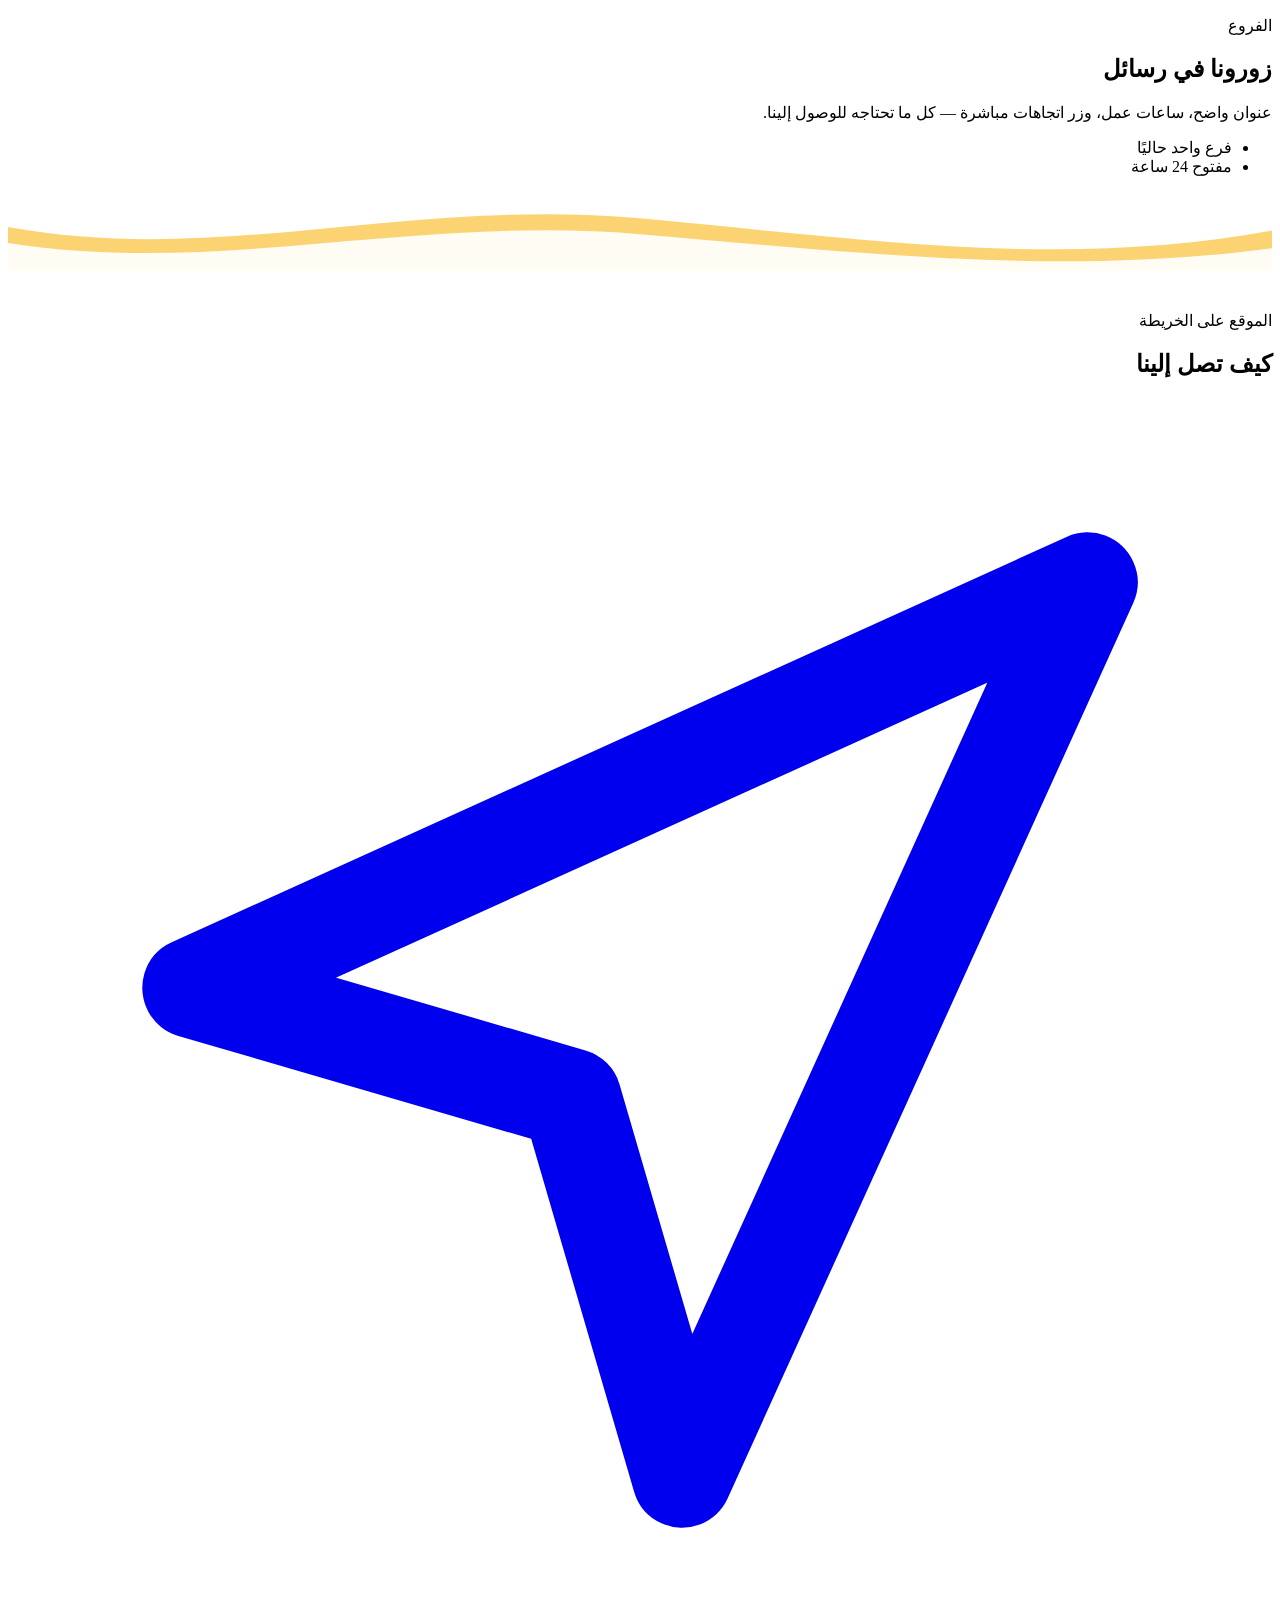
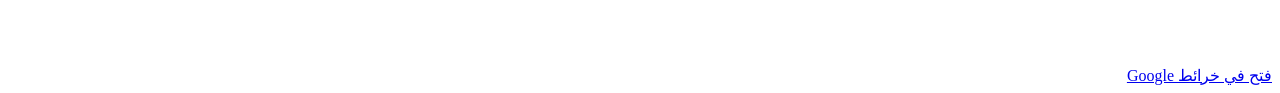
==== branches.html @ a443b232 "Add files via upload" ====
<!DOCTYPE html>
<html lang="ar" dir="rtl">
<head>
<meta charset="utf-8">
<meta name="viewport" content="width=device-width, initial-scale=1, viewport-fit=cover">
<title>الفروع | رسائل — الحوية، الطائف</title>
<meta name="description" content="فروع رسائل — العنوان، ساعات العمل، رقم التواصل، وخريطة الموقع مع زر الاتجاهات المباشر.">
<meta name="theme-color" content="#100D06">
<link rel="icon" href="data:image/svg+xml,<svg xmlns='http://www.w3.org/2000/svg' viewBox='0 0 64 64'><rect width='64' height='64' rx='14' fill='%23F8B000'/><text x='32' y='47' font-size='42' font-family='serif' font-weight='bold' text-anchor='middle' fill='%2317130A'>ر</text></svg>">
<link rel="preconnect" href="https://fonts.googleapis.com">
<link rel="preconnect" href="https://fonts.gstatic.com" crossorigin>
<link rel="stylesheet" href="https://fonts.googleapis.com/css2?family=Aref+Ruqaa:wght@700&family=Cairo:wght@600;700;900&family=Tajawal:wght@400;500;700&family=Poppins:wght@600;700&display=swap">
<link rel="stylesheet" href="assets/css/tokens.css">
<link rel="stylesheet" href="assets/css/base.css">
<link rel="stylesheet" href="assets/css/components.css">
<link rel="stylesheet" href="assets/css/pages.css">
<script>document.documentElement.className+=' js'</script>
</head>
<body data-page="branches">

<div data-site-header>
  <noscript>
    <div class="noscript-bar">التنقل: <a href="index.html">الرئيسية</a> · <a href="menu.html">المنيو</a> · <a href="contact.html">تواصل</a></div>
  </noscript>
</div>

<main id="main">

  <section class="page-hero">
    <div class="container page-hero-inner">
      <p class="eyebrow">الفروع</p>
      <h1>زورونا في رسائل</h1>
      <p class="page-sub">عنوان واضح، ساعات عمل، وزر اتجاهات مباشرة — كل ما تحتاجه للوصول إلينا.</p>
      <ul class="hero-facts">
        <li class="chip chip--dark" id="branchCount">فرع واحد حاليًا</li>
        <li class="chip chip--dark">مفتوح 24 ساعة</li>
      </ul>
    </div>
    <div class="wave" aria-hidden="true">
      <svg viewBox="0 0 1440 90" preserveAspectRatio="none" focusable="false">
        <path fill="#F8B000" fill-opacity=".55" d="M0 40C240 84 460 6 720 30c260 24 480 58 720 14v46H0Z"/>
        <path fill="#FFFCF4" d="M0 58C240 96 460 26 720 48c260 22 480 48 720 16v26H0Z"/>
      </svg>
    </div>
  </section>

  <section class="section section--tight">
    <div class="container">
      <div id="branchesList" style="display:grid;gap:20px"></div>

      <div class="section-head" style="margin-top:36px">
        <p class="eyebrow">الموقع على الخريطة</p>
        <h2 class="section-title">كيف تصل إلينا</h2>
      </div>
      <div class="map-embed reveal" id="branchMap">
        <a class="map-link" href="https://www.google.com/maps/dir/?api=1&destination=21.4456325%2C40.4804008" target="_blank" rel="noopener">
          <svg xmlns="http://www.w3.org/2000/svg" viewBox="0 0 24 24" fill="none" stroke="currentColor" stroke-width="1.9" stroke-linecap="round" stroke-linejoin="round" aria-hidden="true"><path d="M3.5 11.2 20.5 3.5l-7.7 17-2.1-7.2-7.2-2.1Z"/></svg>
          فتح في خرائط Google
        </a>
      </div>
    </div>
  </section>

</main>

<div data-site-footer></div>
<div data-action-bar></div>

<script src="assets/js/data.js" defer></script>
<script src="assets/js/site.js" defer></script>
<script src="assets/js/branches.js" defer></script>
</body>
</html>
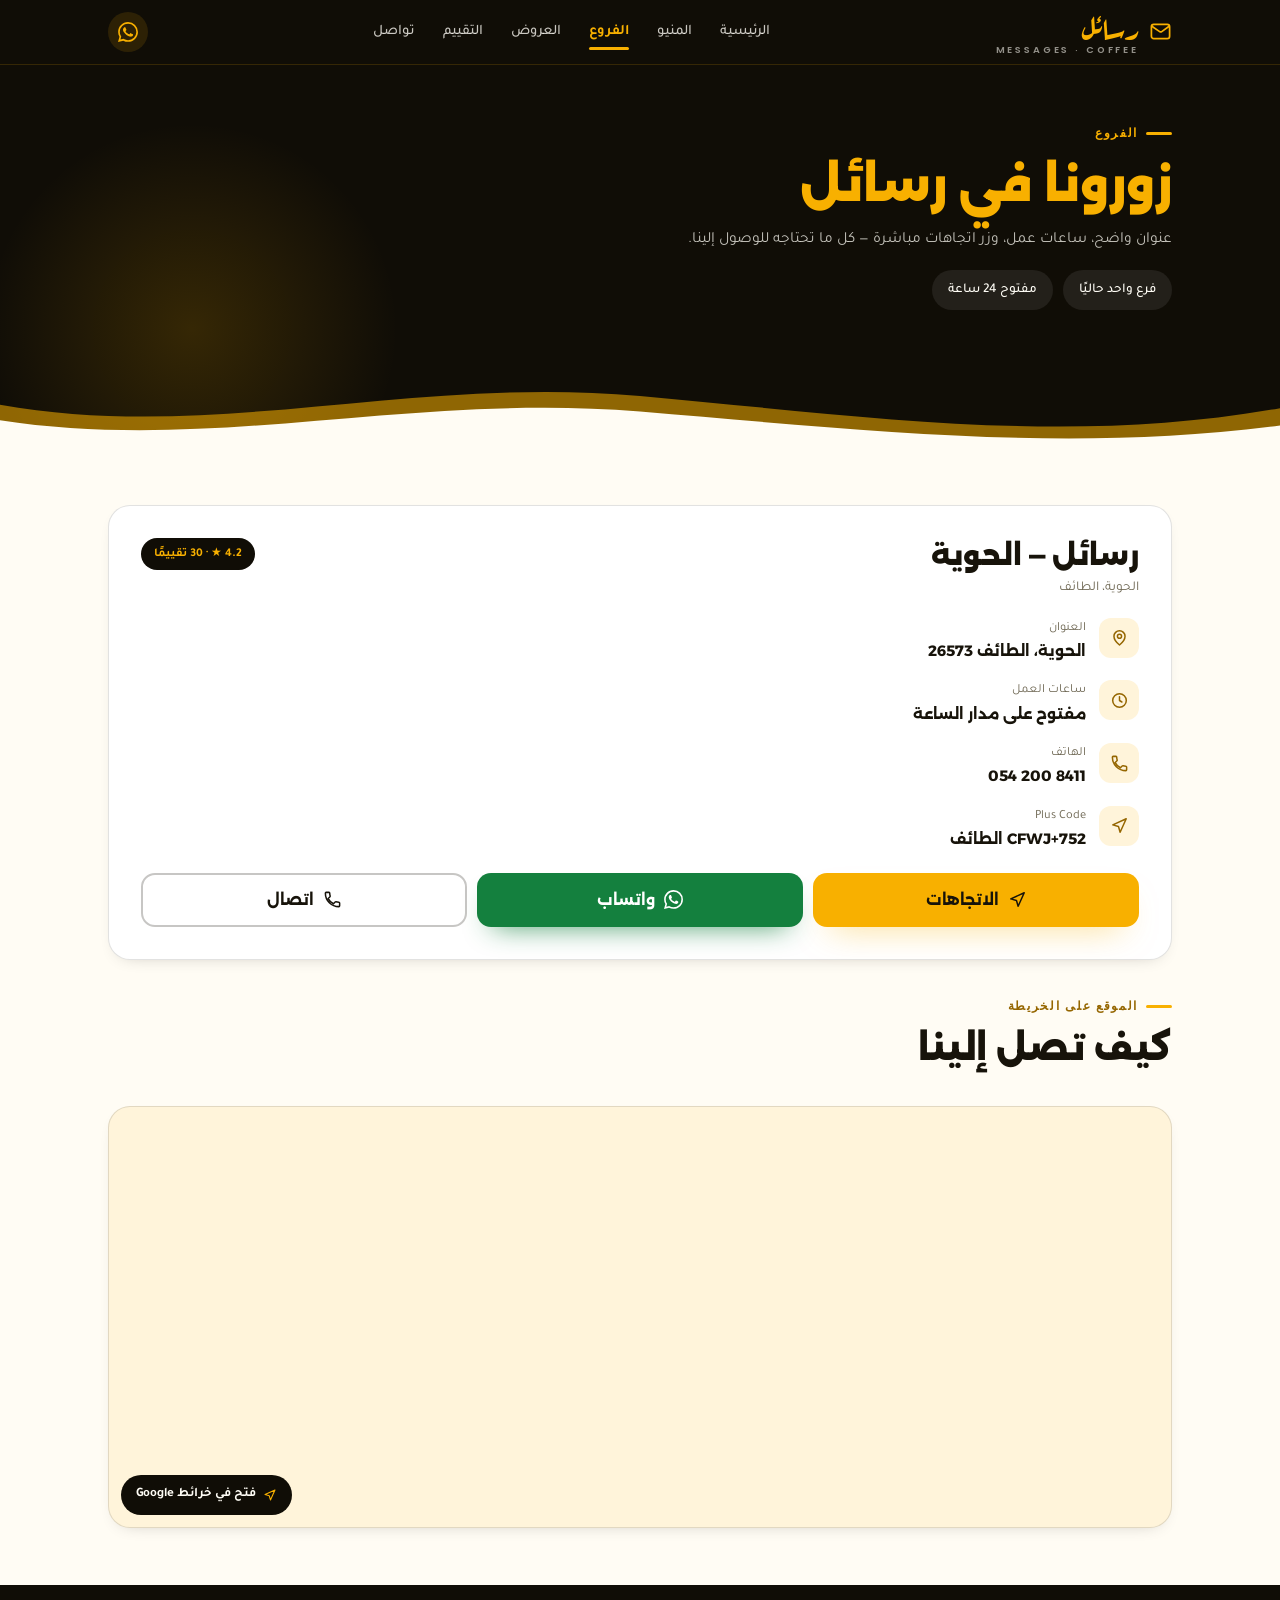
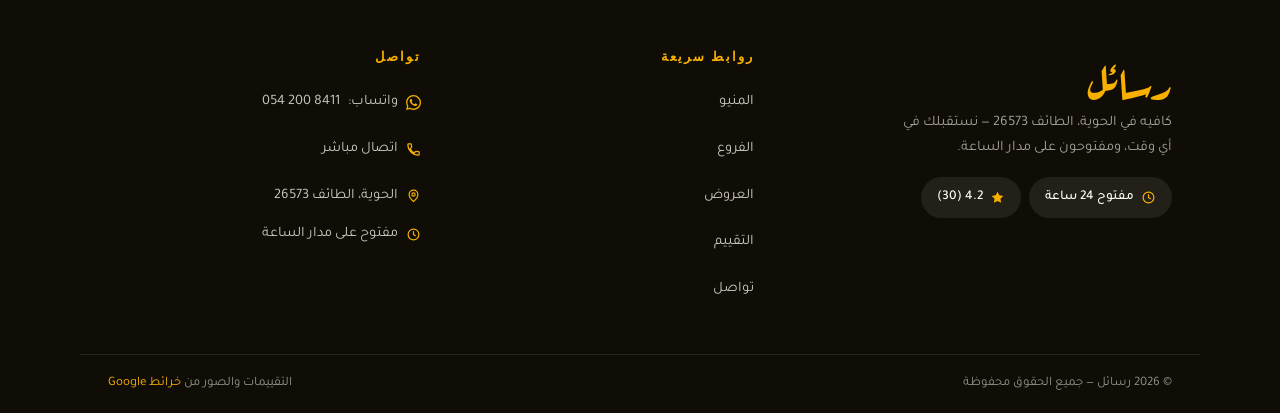
==== commit fb4e168a: "feat: Alexandria typography, envelope brand mark, mini pancakes photo" ====
--- a/branches.html
+++ b/branches.html
@@ -9,7 +9,7 @@
 <link rel="icon" href="data:image/svg+xml,<svg xmlns='http://www.w3.org/2000/svg' viewBox='0 0 64 64'><rect width='64' height='64' rx='14' fill='%23F8B000'/><text x='32' y='47' font-size='42' font-family='serif' font-weight='bold' text-anchor='middle' fill='%2317130A'>ر</text></svg>">
 <link rel="preconnect" href="https://fonts.googleapis.com">
 <link rel="preconnect" href="https://fonts.gstatic.com" crossorigin>
-<link rel="stylesheet" href="https://fonts.googleapis.com/css2?family=Aref+Ruqaa:wght@700&family=Cairo:wght@600;700;900&family=Tajawal:wght@400;500;700&family=Poppins:wght@600;700&display=swap">
+<link rel="stylesheet" href="https://fonts.googleapis.com/css2?family=Aref+Ruqaa:wght@700&family=Alexandria:wght@400;500;600;700;800;900&family=Tajawal:wght@400;500;700&family=Poppins:wght@600;700&display=swap">
 <link rel="stylesheet" href="assets/css/tokens.css">
 <link rel="stylesheet" href="assets/css/base.css">
 <link rel="stylesheet" href="assets/css/components.css">
--- a/assets/css/tokens.css
+++ b/assets/css/tokens.css
@@ -0,0 +1,58 @@
+/* ==========================================================================
+   رسائل · نظام التصميم (Design Tokens)
+   مُستخرج من الهوية البصرية في الصور:
+   — الأصفر الذهبي #F8B000 (نُقِل من لوح المنيو والواجهة)
+   — الأسود الدافئ (اللافتة والنص والتفاصيل)
+   — الموجة الذهبية وأضواء الواجهة الليلية كعناصر مميزة
+   ========================================================================== */
+:root{
+  /* ----- الألوان الأساسية ----- */
+  --gold:#F8B000;            /* اللون الأساسي — من لوح المنيو */
+  --gold-deep:#956600;       /* تفاعلات وضغوط + نصوص صغيرة على الفاتح */
+  --gold-soft:#FFC94D;       /* لمسات وتمييز */
+  --gold-tint:#FFF4DA;       /* خلفيات دافئة فاتحة */
+  --gold-tint-2:#FDEABF;     /* حدود وخلفيات أقوى */
+
+  --ink:#17130A;             /* نص أساسي — أسود دافئ */
+  --night:#100D06;           /* أسطح داكنة (الهيدر والفوتر والواجهة) */
+  --night-2:#1D1809;         /* طبقة فوق الداكن */
+  --paper:#FFFCF4;           /* خلفية الصفحات الفاتحة */
+  --card:#FFFFFF;            /* البطاقات */
+  --text-soft:#6E6753;       /* نص ثانوي */
+  --line:rgba(23,19,10,.12); /* حدود ناعمة */
+  --line-strong:rgba(23,19,10,.24);
+
+  --on-gold:#17130A;         /* نص فوق الأصفر */
+  --on-night:#FFFDF6;        /* نص فوق الداكن */
+  --wa:#14803E;              /* واتساب (داكن بما يكفي لنص أبيض) */
+  --star:#F8B000;            /* النجوم */
+
+  /* ----- الخطوط ----- */
+  --font-brand:"Aref Ruqaa",serif;                 /* الشعار/الكلام اليدوي */
+  --font-head:"Alexandria","Tajawal",sans-serif;   /* العناوين والأزرار */
+  --font-body:"Tajawal","Segoe UI",system-ui,sans-serif; /* النصوص */
+  --font-latin:"Poppins",sans-serif;               /* اللاتيني والعناوين الفرعية */
+
+  /* ----- المسافات والقياسات ----- */
+  --container:1120px;
+  --pad-x:clamp(16px,4vw,28px);
+  --section-y:clamp(52px,8vw,92px);
+  --header-h:64px;
+
+  /* ----- الزوايا ----- */
+  --r-sm:10px;
+  --r-md:16px;
+  --r-lg:22px;
+  --r-pill:999px;
+
+  /* ----- الظلال ----- */
+  --shadow-1:0 18px 40px -24px rgba(16,13,6,.45);
+  --shadow-2:0 6px 18px -12px rgba(16,13,6,.30);
+  --shadow-gold:0 16px 34px -18px rgba(248,176,0,.60);
+  --glow-sign:0 0 60px rgba(248,176,0,.35), 0 0 140px rgba(248,176,0,.18);
+
+  /* ----- الحركة ----- */
+  --ease:cubic-bezier(.16,1,.3,1);
+  --dur:.55s;
+  --dur-fast:.28s;
+}
--- a/assets/css/base.css
+++ b/assets/css/base.css
@@ -0,0 +1,82 @@
+/* ==========================================================================
+   رسائل · الأساسيات — Reset + Typography + Layout + حركات الظهور
+   ========================================================================== */
+*,*::before,*::after{box-sizing:border-box}
+html{-webkit-text-size-adjust:100%;scroll-behavior:smooth}
+body{
+  margin:0;
+  min-height:100vh;
+  background:var(--paper);
+  color:var(--ink);
+  font-family:var(--font-body);
+  font-size:16px;
+  line-height:1.7;
+  overflow-x:hidden;
+  -webkit-font-smoothing:antialiased;
+}
+img,svg{display:block;max-width:100%}
+button{font:inherit;color:inherit}
+input,textarea{font:inherit}
+a{color:inherit;text-decoration:none}
+[hidden]{display:none!important}
+h1,h2,h3,h4{margin:0;font-family:var(--font-head);line-height:1.3;font-weight:900;text-wrap:balance}
+p{margin:0}
+ul,ol{margin:0;padding:0;list-style:none}
+:focus-visible{outline:3px solid var(--gold);outline-offset:3px;border-radius:4px}
+::selection{background:var(--gold);color:var(--ink)}
+.en{direction:ltr;unicode-bidi:isolate;display:inline-block}
+
+/* ----- الحاوية والمقاطع ----- */
+.container{width:100%;max-width:var(--container);margin-inline:auto;padding-inline:var(--pad-x)}
+.section{padding-block:var(--section-y)}
+.section--tight{padding-block:calc(var(--section-y) * .62)}
+
+.section-head{margin-bottom:clamp(22px,4vw,36px);display:flex;flex-direction:column;gap:10px}
+.section-head--row{flex-direction:row;align-items:flex-end;justify-content:space-between;gap:16px;flex-wrap:wrap}
+.section-head .link-more{font-weight:700;font-size:14.5px;color:var(--ink);border-bottom:2px solid var(--gold);padding-bottom:2px;transition:color var(--dur-fast) ease}
+.section-head .link-more:hover{color:var(--gold-deep)}
+
+.eyebrow{
+  font-family:var(--font-latin);font-weight:600;font-size:12px;letter-spacing:.14em;
+  text-transform:uppercase;color:var(--gold-deep);display:flex;align-items:center;gap:8px;
+}
+.eyebrow::before{content:"";width:26px;height:3px;border-radius:2px;background:var(--gold)}
+.section-title{font-size:clamp(24px,5vw,34px)}
+.section-sub{color:var(--text-soft);font-size:15.5px;max-width:56ch}
+
+/* ----- نصوص عامة ----- */
+.muted{color:var(--text-soft)}
+.small{font-size:13.5px}
+.text-center{text-align:center}
+
+/* ----- حركات الظهور عند التمرير (تُفعَّل فقط مع وجود JS) ----- */
+.js .reveal{opacity:0;transform:translateY(18px)}
+.js .reveal.is-in{
+  opacity:1;transform:none;
+  transition:opacity .6s var(--ease) var(--d,0s),transform .7s var(--ease) var(--d,0s);
+}
+
+/* ----- رابط تخطي ----- */
+.skip-link{
+  position:fixed;top:-60px;inset-inline-start:12px;z-index:120;
+  background:var(--gold);color:var(--ink);font-weight:700;
+  padding:10px 16px;border-radius:var(--r-sm);transition:top .2s ease;
+}
+.skip-link:focus{top:12px}
+
+/* ----- تنبيه بدون JS ----- */
+.noscript-bar{
+  background:var(--gold);color:var(--ink);text-align:center;
+  font-weight:700;padding:12px 16px;font-size:14.5px;
+}
+.noscript-bar a{border-bottom:2px solid var(--ink)}
+
+/* ----- احترام تفضيل تقليل الحركة ----- */
+@media (prefers-reduced-motion:reduce){
+  html{scroll-behavior:auto}
+  *,*::before,*::after{
+    animation-duration:.001ms!important;animation-iteration-count:1!important;
+    transition-duration:.001ms!important;transition-delay:0s!important;
+  }
+  .js .reveal{opacity:1;transform:none}
+}
--- a/assets/css/components.css
+++ b/assets/css/components.css
@@ -0,0 +1,323 @@
+/* ==========================================================================
+   رسائل · المكونات المشتركة
+   ========================================================================== */
+
+/* ============================================================
+   1) الهيدر — لوح أسود بأسلوب اللافتة المضيئة
+   ============================================================ */
+.site-header{
+  position:sticky;top:0;z-index:60;
+  background:var(--night);
+  border-bottom:1px solid rgba(248,176,0,.16);
+  transition:box-shadow var(--dur-fast) ease;
+}
+.site-header.is-scrolled{box-shadow:0 12px 30px -18px rgba(0,0,0,.8)}
+.header-inner{
+  height:var(--header-h);display:flex;align-items:center;gap:18px;
+  justify-content:space-between;
+}
+.brand{display:flex;align-items:center;gap:10px;min-width:0}
+.brand-word{
+  font-family:var(--font-brand);font-weight:700;font-size:30px;line-height:1;
+  color:var(--gold);padding-top:4px; /* توازن بصري لخط الرقعة */
+}
+.brand-tag{
+  font-family:var(--font-latin);font-weight:600;font-size:9.5px;letter-spacing:.30em;
+  color:rgba(255,253,246,.55);margin-top:2px;
+}
+.brand-texts{display:flex;flex-direction:column;align-items:flex-start}
+.brand .bird{width:20px;height:14px;color:var(--gold);opacity:.9;flex:none}
+.brand .brand-mail{width:23px;height:23px;color:var(--gold);flex:none;transform:translateY(-1px)}
+
+.main-nav{display:flex;align-items:center;gap:4px}
+.main-nav a{
+  position:relative;padding:8px 12px;border-radius:var(--r-sm);
+  font-size:14.5px;font-weight:500;color:rgba(255,253,246,.78);
+  transition:color var(--dur-fast) ease,background var(--dur-fast) ease;
+}
+.main-nav a:hover{color:var(--gold);background:rgba(248,176,0,.08)}
+.main-nav a.is-active{color:var(--gold);font-weight:700}
+.main-nav a.is-active::after{
+  content:"";position:absolute;bottom:2px;inset-inline:12px;height:3px;
+  border-radius:2px;background:var(--gold);
+}
+.header-actions{display:flex;align-items:center;gap:8px}
+.icon-btn{
+  width:40px;height:40px;border-radius:50%;border:0;cursor:pointer;
+  display:grid;place-items:center;
+  background:rgba(248,176,0,.12);color:var(--gold);
+  transition:transform var(--dur-fast) var(--ease),background var(--dur-fast) ease;
+}
+.icon-btn:hover{background:rgba(248,176,0,.22);transform:translateY(-2px)}
+.icon-btn:active{transform:scale(.94)}
+.icon-btn svg{width:20px;height:20px}
+.nav-toggle{display:none}
+
+/* قائمة الجوال */
+@media (max-width:900px){
+  .nav-toggle{display:grid}
+  .main-nav{
+    position:absolute;top:100%;inset-inline:0;
+    flex-direction:column;align-items:stretch;gap:2px;
+    background:var(--night);border-bottom:1px solid rgba(248,176,0,.18);
+    padding:10px var(--pad-x) 16px;
+    max-height:0;overflow:hidden;opacity:0;pointer-events:none;visibility:hidden;
+    transition:max-height .4s var(--ease),opacity .3s ease,visibility 0s linear .4s;
+  }
+  .main-nav.is-open{max-height:340px;opacity:1;pointer-events:auto;visibility:visible;transition-delay:0s}
+  .main-nav a{padding:12px 10px;font-size:16px;border-bottom:1px solid rgba(255,255,255,.06)}
+  .main-nav a.is-active::after{display:none}
+  .main-nav a.is-active{background:rgba(248,176,0,.10)}
+}
+@media (max-width:420px){
+  .brand-tag{display:none}
+}
+
+/* ============================================================
+   2) الأزرار
+   ============================================================ */
+.btn{
+  display:inline-flex;align-items:center;justify-content:center;gap:9px;
+  min-height:50px;padding:12px 22px;border-radius:14px;border:2px solid transparent;
+  font-family:var(--font-head);font-size:15.5px;font-weight:700;cursor:pointer;
+  text-align:center;transition:transform var(--dur-fast) var(--ease),
+    box-shadow var(--dur-fast) ease,background var(--dur-fast) ease,color var(--dur-fast) ease;
+  -webkit-tap-highlight-color:transparent;
+}
+.btn svg{width:19px;height:19px;flex:none}
+.btn:active{transform:scale(.97)}
+.btn--gold{background:var(--gold);color:var(--on-gold);box-shadow:var(--shadow-gold)}
+.btn--gold:hover{background:var(--gold-soft);transform:translateY(-2px)}
+.btn--dark{background:var(--night);color:var(--on-night)}
+.btn--dark:hover{background:var(--night-2);transform:translateY(-2px)}
+.btn--wa{background:var(--wa);color:#fff;box-shadow:0 14px 28px -16px rgba(20,128,62,.9)}
+.btn--wa:hover{filter:brightness(1.06);transform:translateY(-2px)}
+.btn--outline{background:transparent;border-color:var(--line-strong);color:var(--ink)}
+.btn--outline:hover{border-color:var(--ink);background:rgba(23,19,10,.04);transform:translateY(-2px)}
+.btn--ghost-light{background:transparent;border-color:rgba(255,253,246,.35);color:var(--on-night)}
+.btn--ghost-light:hover{border-color:var(--gold);color:var(--gold)}
+.btn--block{width:100%}
+.btn--sm{min-height:42px;padding:9px 16px;font-size:14px;border-radius:12px}
+.btn-row{display:flex;gap:12px;flex-wrap:wrap}
+.btn-row .btn{flex:1 1 180px}
+
+/* ============================================================
+   3) الشيب والبطاقات الأساسية
+   ============================================================ */
+.chip{
+  display:inline-flex;align-items:center;gap:7px;
+  padding:8px 15px;border-radius:var(--r-pill);
+  background:rgba(23,19,10,.06);border:1px solid transparent;
+  font-size:13.5px;font-weight:500;color:var(--ink);white-space:nowrap;
+  transition:background var(--dur-fast) ease,color var(--dur-fast) ease,border-color var(--dur-fast) ease;
+}
+.chip svg{width:15px;height:15px;color:var(--gold-deep)}
+.chip--dark{background:rgba(255,253,246,.08);color:var(--on-night)}
+.chip--dark svg{color:var(--gold)}
+.chip--gold{background:var(--gold);color:var(--on-gold);font-weight:700}
+.chip--outline{background:transparent;border-color:var(--line)}
+
+.card{
+  background:var(--card);border:1px solid var(--line);border-radius:var(--r-lg);
+  box-shadow:var(--shadow-2);
+}
+
+/* ----- بطاقة منتج ----- */
+.product-card{
+  position:relative;display:flex;flex-direction:column;overflow:hidden;
+  background:var(--card);border:1px solid var(--line);border-radius:var(--r-lg);
+  box-shadow:var(--shadow-2);
+  transition:transform var(--dur-fast) var(--ease),box-shadow var(--dur-fast) ease,border-color var(--dur-fast) ease;
+}
+.product-card:hover{transform:translateY(-5px);box-shadow:var(--shadow-1);border-color:rgba(248,176,0,.55)}
+.product-card:active{transform:translateY(-2px) scale(.99)}
+.p-media{
+  position:relative;aspect-ratio:16/11;display:grid;place-items:center;
+  background:
+    radial-gradient(120% 90% at 50% 0%,rgba(248,176,0,.20),transparent 62%),
+    var(--gold-tint);
+  color:var(--ink);overflow:hidden;
+}
+.p-media::after{ /* موجة المنيو أسفل الصورة */
+  content:"";position:absolute;inset-inline:0;bottom:-1px;height:26%;
+  background:var(--gold);opacity:.16;
+  border-radius:100% 100% 0 0/70% 70% 0 0;
+}
+.p-media svg{width:clamp(64px,26%,96px);height:auto;position:relative;z-index:1;
+  transition:transform var(--dur-fast) var(--ease)}
+.product-card:hover .p-media svg{transform:translateY(-4px) scale(1.05)}
+.p-media .p-img{ /* صورة المنتج الحقيقية (حقل img) — تغطي الرسم الفني */
+  position:absolute;inset:0;z-index:2;width:100%;height:100%;object-fit:cover;
+  transition:transform var(--dur-fast) var(--ease)}
+.product-card:hover .p-media .p-img{transform:scale(1.05)}
+.p-body{display:flex;flex-direction:column;gap:3px;padding:15px 16px 6px;flex:1}
+.p-cat{
+  font-family:var(--font-latin);font-size:10.5px;font-weight:600;letter-spacing:.12em;
+  text-transform:uppercase;color:var(--gold-deep);
+}
+.p-name{font-family:var(--font-head);font-weight:700;font-size:17.5px;line-height:1.4}
+.p-name-en{font-family:var(--font-latin);font-size:12px;font-weight:500;color:var(--text-soft);direction:ltr;text-align:right}
+.p-foot{display:flex;align-items:center;justify-content:space-between;gap:10px;padding:10px 16px 15px}
+.price-tag{
+  display:inline-flex;align-items:baseline;gap:5px;
+  background:var(--gold);color:var(--on-gold);
+  padding:6px 13px;border-radius:var(--r-pill);
+  font-weight:800;font-size:15.5px;font-family:var(--font-head);
+}
+.price-tag small{font-size:11px;font-weight:700;opacity:.75}
+.p-arrow{
+  width:34px;height:34px;border-radius:50%;display:grid;place-items:center;
+  background:rgba(23,19,10,.06);color:var(--ink);
+  transition:background var(--dur-fast) ease,transform var(--dur-fast) var(--ease);
+}
+.p-arrow svg{width:16px;height:16px;transform:scaleX(-1)} /* في RTL: الأمام يسار */
+.product-card:hover .p-arrow{background:var(--night);color:var(--gold);transform:translateX(-4px)}
+
+/* ============================================================
+   4) النجوم والتقييم
+   ============================================================ */
+.stars{display:inline-flex;gap:3px;direction:ltr}
+.stars svg{width:17px;height:17px;color:var(--star);fill:currentColor}
+.stars--lg svg{width:24px;height:24px}
+.rating-line{display:flex;align-items:center;gap:9px;font-size:14.5px;color:var(--text-soft)}
+.rating-line b{color:var(--ink);font-family:var(--font-head);font-size:16px}
+.rating-line--dark{color:rgba(255,253,246,.75)}
+.rating-line--dark b{color:var(--on-night)}
+
+/* ============================================================
+   5) الموجة المميزة (من لوح المنيو) + الشريط الليلي
+   ============================================================ */
+.wave{display:block;width:100%;height:clamp(40px,7vw,78px);margin-bottom:-1px}
+.wave svg{width:100%;height:100%}
+
+/* شريط أضواء الواجهة — من spots الواجهة الأمامية */
+.bulb-strip{display:flex;justify-content:center;gap:clamp(26px,7vw,64px)}
+.bulb{
+  width:9px;height:9px;border-radius:50%;background:var(--gold-soft);
+  box-shadow:0 0 10px 3px rgba(248,176,0,.75),0 0 26px 8px rgba(248,176,0,.30);
+  animation:bulbPulse 3.4s ease-in-out infinite;
+}
+.bulb:nth-child(2n){animation-delay:.5s}
+.bulb:nth-child(3n){animation-delay:1.1s}
+.bulb:nth-child(5n){animation-delay:1.7s}
+@keyframes bulbPulse{0%,100%{opacity:.75}50%{opacity:1}}
+
+/* لوح اللافتة */
+.signboard{
+  position:relative;background:var(--gold);color:var(--on-gold);
+  border-radius:14px;padding:clamp(20px,5vw,34px) clamp(28px,7vw,64px);
+  box-shadow:var(--glow-sign);
+  text-align:center;
+}
+.signboard .sign-ar{
+  display:block;font-family:var(--font-brand);font-weight:700;
+  font-size:clamp(52px,13vw,110px);line-height:1.25;
+}
+.signboard .sign-en{
+  display:block;margin-top:6px;
+  font-family:var(--font-latin);font-weight:600;
+  font-size:clamp(11px,2vw,14px);letter-spacing:.42em;text-indent:.42em;
+  color:rgba(23,19,10,.72);
+}
+.signboard .bird{
+  position:absolute;top:clamp(10px,2.5vw,18px);inset-inline-end:clamp(14px,4vw,26px);
+  width:clamp(26px,5vw,40px);height:auto;color:var(--ink);opacity:.85;
+  transform:rotate(-8deg);
+}
+
+/* ============================================================
+   6) حالات فارغة / رسائل
+   ============================================================ */
+.empty-state{
+  display:flex;flex-direction:column;align-items:center;gap:12px;text-align:center;
+  padding:clamp(34px,7vw,56px) 24px;
+  background:var(--card);border:1.5px dashed var(--line-strong);
+  border-radius:var(--r-lg);
+}
+.empty-state .empty-icon{
+  width:64px;height:64px;border-radius:50%;display:grid;place-items:center;
+  background:var(--gold-tint);color:var(--gold-deep);
+}
+.empty-state .empty-icon svg{width:30px;height:30px}
+.empty-state h2,.empty-state h3{font-size:19px}
+.empty-state p{color:var(--text-soft);font-size:14.5px;max-width:44ch}
+
+/* ============================================================
+   7) صفوف المعلومات (أيقونة + نص)
+   ============================================================ */
+.info-list{display:flex;flex-direction:column;gap:14px}
+.info-row{display:flex;align-items:flex-start;gap:13px;font-size:15px}
+.info-row .i-icon{
+  width:40px;height:40px;flex:none;border-radius:12px;display:grid;place-items:center;
+  background:var(--gold-tint);color:var(--gold-deep);
+}
+.info-row .i-icon svg{width:19px;height:19px}
+.info-row .i-label{font-size:12.5px;color:var(--text-soft);display:block;margin-bottom:1px}
+.info-row .i-value{font-weight:700;font-family:var(--font-head);line-height:1.5}
+.info-row .i-value a{border-bottom:2px solid transparent;transition:border-color var(--dur-fast) ease}
+.info-row .i-value a:hover{border-color:var(--gold)}
+
+/* ============================================================
+   8) شريط الإجراءات السفلي (جوال)
+   ============================================================ */
+.action-bar{
+  position:fixed;bottom:0;inset-inline:0;z-index:55;display:none;
+  gap:10px;padding:10px var(--pad-x) calc(10px + env(safe-area-inset-bottom));
+  background:rgba(16,13,6,.94);backdrop-filter:blur(10px);
+  border-top:1px solid rgba(248,176,0,.20);
+}
+.action-bar .btn{flex:1;min-height:48px;font-size:15px;padding:10px 14px}
+body.has-action-bar .action-bar{display:flex}
+@media (min-width:901px){.action-bar{display:none!important}}
+@media (max-width:900px){
+  body.has-action-bar{padding-bottom:calc(72px + env(safe-area-inset-bottom))}
+}
+
+/* ============================================================
+   9) الفوتر — يستمر بطابع اللافتة الليلي
+   ============================================================ */
+.site-footer{background:var(--night);color:var(--on-night);margin-top:auto}
+.footer-top{
+  display:grid;gap:clamp(28px,5vw,48px);
+  grid-template-columns:1.3fr 1fr 1.1fr;
+  padding-block:clamp(40px,7vw,64px) clamp(28px,5vw,44px);
+}
+.footer-brand .brand-word{display:block;font-size:44px;padding-top:8px}
+.footer-brand p{color:rgba(255,253,246,.62);font-size:14.5px;margin-top:10px;max-width:34ch}
+.footer-brand .chips{display:flex;gap:8px;flex-wrap:wrap;margin-top:16px}
+.footer-col h2{
+  font-size:13px;font-family:var(--font-latin);font-weight:600;letter-spacing:.16em;
+  text-transform:uppercase;color:var(--gold);margin-bottom:16px;
+}
+.footer-col ul{display:flex;flex-direction:column;gap:6px}
+.footer-col a,.footer-col li{color:rgba(255,253,246,.78);font-size:14.5px}
+.footer-col a{display:inline-flex;align-items:center;gap:8px;padding-block:8px;min-width:44px;transition:color var(--dur-fast) ease}
+.footer-col a svg,.footer-col li svg{width:15px;height:15px;color:var(--gold);flex:none}
+.footer-col a:hover{color:var(--gold)}
+.socials{display:flex;gap:10px;flex-wrap:wrap}
+.socials a{
+  width:42px;height:42px;border-radius:12px;display:grid;place-items:center;
+  background:rgba(255,253,246,.07);border:1px solid rgba(255,253,246,.12);
+  color:var(--on-night);transition:all var(--dur-fast) ease;
+}
+.socials a:hover{background:var(--gold);color:var(--ink);border-color:var(--gold);transform:translateY(-3px)}
+.socials a svg{width:19px;height:19px}
+.footer-bottom{
+  border-top:1px solid rgba(255,253,246,.10);
+  padding-block:18px;display:flex;justify-content:space-between;gap:12px;flex-wrap:wrap;
+  font-size:13px;color:rgba(255,253,246,.55);
+}
+.footer-bottom a{color:var(--gold)}
+@media (max-width:860px){
+  .footer-top{grid-template-columns:1fr;gap:32px}
+}
+
+/* ============================================================
+   أهداف لمس مريحة — تكبير مناطق النقر بعناصر شبحية دون
+   تغيير الشكل المرئي (يعمل باللمس وبالفأرة)
+   ============================================================ */
+.brand{padding-block:6px}
+.link-more,.crumbs a,.footer-col a,.footer-bottom a,.rate-links a,.i-value a{position:relative}
+.link-more::after,.footer-bottom a::after{content:"";position:absolute;inset:-11px -6px}
+.crumbs a::after,.rate-links a::after{content:"";position:absolute;inset:-9px -6px}
+.i-value a::after{content:"";position:absolute;inset:-7px -6px}
--- a/assets/css/pages.css
+++ b/assets/css/pages.css
@@ -0,0 +1,348 @@
+/* ==========================================================================
+   رسائل · أنماط الصفحات
+   ========================================================================== */
+
+/* ============================================================
+   1) الواجهة الرئيسية (Hero) — ليل الواجهة المضيئة
+   ============================================================ */
+.hero{
+  position:relative;background:var(--night);color:var(--on-night);
+  overflow:hidden;padding-top:clamp(30px,6vw,54px);
+}
+.hero::before{ /* هالة إضاءة خلف اللوح */
+  content:"";position:absolute;left:50%;top:34%;transform:translate(-50%,-50%);
+  width:min(760px,120%);aspect-ratio:1.6/1;
+  background:radial-gradient(closest-side,rgba(248,176,0,.22),transparent 72%);
+  pointer-events:none;
+}
+.hero-lights{position:relative;z-index:1;margin-bottom:clamp(24px,5vw,44px)}
+.hero-inner{
+  position:relative;z-index:1;display:flex;flex-direction:column;align-items:center;
+  text-align:center;gap:clamp(16px,3vw,24px);
+  padding-bottom:clamp(44px,7vw,76px);
+}
+.hero .eyebrow{color:var(--gold);justify-content:center}
+.hero .eyebrow::before{background:var(--gold)}
+.hero-sub{
+  color:rgba(255,253,246,.78);font-size:clamp(15px,2.6vw,17.5px);
+  max-width:52ch;line-height:1.9;
+}
+.hero-actions{display:flex;gap:12px;flex-wrap:wrap;justify-content:center;width:100%;max-width:520px}
+.hero-actions .btn{flex:1 1 200px}
+.hero-facts{
+  display:flex;gap:10px;flex-wrap:wrap;justify-content:center;
+  margin-top:4px;
+}
+.wave{line-height:0}
+
+/* ============================================================
+   2) رأس الصفحات الداخلية
+   ============================================================ */
+.page-hero{
+  position:relative;background:var(--night);color:var(--on-night);
+  padding-top:clamp(34px,6vw,58px);overflow:hidden;
+}
+.page-hero::after{
+  content:"";position:absolute;left:-8%;bottom:-46%;width:46%;aspect-ratio:1;
+  border-radius:50%;background:radial-gradient(closest-side,rgba(248,176,0,.16),transparent 70%);
+  pointer-events:none;
+}
+.page-hero-inner{position:relative;z-index:1;display:flex;flex-direction:column;gap:12px;padding-bottom:clamp(38px,6vw,60px)}
+.page-hero h1{font-size:clamp(30px,7vw,46px);color:var(--gold)}
+.page-hero .eyebrow{color:var(--gold)}
+.page-hero .page-sub{color:rgba(255,253,246,.75);font-size:15.5px;max-width:60ch}
+.page-hero .hero-facts{justify-content:flex-start}
+.page-hero .wave{position:relative;z-index:1}
+
+/* ============================================================
+   3) الرئيسية — المختارات
+   ============================================================ */
+.grid-products{
+  display:grid;gap:clamp(14px,2.4vw,22px);
+  grid-template-columns:repeat(auto-fill,minmax(min(240px,100%),1fr));
+}
+
+/* العروض */
+.offers-grid{display:grid;gap:16px;grid-template-columns:repeat(auto-fill,minmax(min(300px,100%),1fr))}
+.offer-card{
+  position:relative;overflow:hidden;padding:24px;
+  background:linear-gradient(135deg,var(--gold) 0%,var(--gold-soft) 100%);
+  color:var(--on-gold);border-radius:var(--r-lg);box-shadow:var(--shadow-gold);
+}
+.offer-card::after{
+  content:"";position:absolute;inset-inline-end:-30px;top:-30px;width:130px;height:130px;
+  border-radius:50%;background:rgba(255,255,255,.25);
+}
+.offer-card::before{
+  content:"";position:absolute;inset-inline-end:24px;bottom:-44px;width:90px;height:90px;
+  border-radius:50%;border:14px solid rgba(23,19,10,.10);
+}
+.offer-card > *{position:relative;z-index:1}
+.offer-card .o-tag{
+  display:inline-flex;align-items:center;gap:6px;background:var(--night);color:var(--gold);
+  font-size:12px;font-weight:700;padding:6px 12px;border-radius:var(--r-pill);
+}
+.offer-card h2,.offer-card h3{font-size:21px;margin-top:14px}
+.offer-card p{font-size:14.5px;margin-top:8px;color:rgba(23,19,10,.80)}
+.offer-card .o-foot{display:flex;align-items:center;justify-content:space-between;gap:10px;margin-top:18px;flex-wrap:wrap}
+.offer-card .o-price{font-family:var(--font-head);font-weight:900;font-size:24px}
+
+/* الفرع في الرئيسية */
+.branch-highlight{
+  display:grid;grid-template-columns:1.1fr .9fr;gap:0;overflow:hidden;
+  border-radius:var(--r-lg);border:1px solid var(--line);background:var(--card);
+  box-shadow:var(--shadow-2);
+}
+.branch-highlight .bh-info{padding:clamp(22px,4vw,36px);display:flex;flex-direction:column;gap:16px}
+.branch-highlight h3{font-size:clamp(20px,4vw,26px)}
+.branch-highlight .bh-map{
+  position:relative;min-height:260px;background:var(--gold-tint);
+  display:grid;place-items:center;border-inline-start:1px solid var(--line);
+}
+.branch-highlight .bh-map iframe{position:absolute;inset:0;width:100%;height:100%;border:0}
+@media (max-width:820px){
+  .branch-highlight{grid-template-columns:1fr}
+  .branch-highlight .bh-map{min-height:230px;border-inline-start:0;border-top:1px solid var(--line)}
+}
+
+/* آراء العملاء */
+.reviews-grid{display:grid;gap:16px;grid-template-columns:repeat(auto-fit,minmax(min(280px,100%),1fr))}
+.review-card{
+  display:flex;flex-direction:column;gap:12px;padding:22px;
+  background:var(--card);border:1px solid var(--line);border-radius:var(--r-lg);
+  box-shadow:var(--shadow-2);transition:transform var(--dur-fast) var(--ease);
+}
+.review-card:hover{transform:translateY(-4px)}
+.review-head{display:flex;align-items:center;gap:12px}
+.review-avatar{
+  width:44px;height:44px;border-radius:50%;flex:none;display:grid;place-items:center;
+  background:var(--night);color:var(--gold);font-family:var(--font-head);font-weight:800;font-size:18px;
+}
+.review-name{font-weight:700;font-family:var(--font-head);font-size:15.5px;line-height:1.3}
+.review-meta{font-size:12px;color:var(--text-soft)}
+.review-text{font-size:14.8px;line-height:1.9;color:#4E483A}
+.review-foot{display:flex;align-items:center;justify-content:space-between;gap:10px;margin-top:auto}
+.review-src{font-size:11.5px;color:var(--text-soft);display:inline-flex;align-items:center;gap:5px}
+.review-src svg{width:13px;height:13px}
+.review-summary{
+  background:var(--night);color:var(--on-night);border-color:transparent;
+  align-items:center;text-align:center;justify-content:center;
+}
+.review-summary .big-num{font-family:var(--font-head);font-weight:900;font-size:56px;line-height:1;color:var(--gold)}
+.review-summary .muted{color:rgba(255,253,246,.65)}
+
+/* شريط دعوة للتقييم */
+.cta-band{
+  background:var(--gold);color:var(--on-gold);border-radius:var(--r-lg);
+  padding:clamp(26px,5vw,44px);display:flex;align-items:center;justify-content:space-between;
+  gap:20px;flex-wrap:wrap;position:relative;overflow:hidden;
+}
+.cta-band::after{
+  content:"";position:absolute;inset-inline-start:-40px;bottom:-70px;width:190px;height:190px;
+  border-radius:50%;border:26px solid rgba(23,19,10,.08);pointer-events:none;
+}
+.cta-band > *{position:relative;z-index:1}
+.cta-band h2{font-size:clamp(22px,4.6vw,30px)}
+.cta-band p{color:rgba(23,19,10,.78);font-size:15px;margin-top:6px}
+
+/* ============================================================
+   4) المنيو
+   ============================================================ */
+.menu-tools{
+  position:sticky;top:var(--header-h);z-index:40;
+  background:var(--night);
+  padding:14px 0 16px;
+}
+.search-box{position:relative}
+.search-box svg{
+  position:absolute;inset-inline-start:16px;top:50%;transform:translateY(-50%);
+  width:19px;height:19px;color:var(--gold);pointer-events:none;
+}
+.search-box input{
+  width:100%;height:52px;border-radius:14px;border:1.5px solid rgba(248,176,0,.35);
+  background:rgba(255,253,246,.07);color:var(--on-night);
+  padding-inline:46px 16px;font-size:15.5px;
+  transition:border-color var(--dur-fast) ease,background var(--dur-fast) ease;
+}
+.search-box input::placeholder{color:rgba(255,253,246,.45)}
+.search-box input:focus{outline:none;border-color:var(--gold);background:rgba(255,253,246,.10)}
+.cat-chips{display:flex;gap:9px;overflow-x:auto;padding-top:12px;scrollbar-width:none}
+.cat-chips::-webkit-scrollbar{display:none}
+.cat-chips .chip{
+  background:rgba(255,253,246,.08);color:rgba(255,253,246,.82);cursor:pointer;
+  border:1px solid transparent;flex:none;
+}
+.cat-chips .chip:hover{border-color:rgba(248,176,0,.5);color:var(--gold)}
+.cat-chips .chip.is-active{background:var(--gold);color:var(--on-gold);font-weight:700;border-color:var(--gold)}
+.cat-chips .chip svg{color:currentColor}
+.menu-results-meta{font-size:13.5px;color:var(--text-soft);margin-bottom:14px}
+.menu-grid-anim > *{animation:cardIn .45s var(--ease) backwards}
+.menu-grid-anim > *:nth-child(2){animation-delay:.05s}
+.menu-grid-anim > *:nth-child(3){animation-delay:.10s}
+.menu-grid-anim > *:nth-child(4){animation-delay:.15s}
+.menu-grid-anim > *:nth-child(5){animation-delay:.20s}
+.menu-grid-anim > *:nth-child(n+6){animation-delay:.24s}
+@keyframes cardIn{from{opacity:0;transform:translateY(14px)}to{opacity:1;transform:none}}
+
+/* ============================================================
+   5) صفحة المنتج
+   ============================================================ */
+.crumbs{display:flex;align-items:center;gap:8px;font-size:13.5px;color:var(--text-soft);margin-bottom:20px;flex-wrap:wrap}
+.crumbs a{color:var(--ink);font-weight:700;border-bottom:2px solid var(--gold);padding-bottom:1px}
+.crumbs svg{width:14px;height:14px}
+.product-layout{display:grid;grid-template-columns:1fr 1.05fr;gap:clamp(24px,5vw,54px);align-items:start}
+.product-media{
+  position:sticky;top:calc(var(--header-h) + 18px);
+  aspect-ratio:1/1;border-radius:var(--r-lg);overflow:hidden;
+  display:grid;place-items:center;color:var(--ink);
+  background:
+    radial-gradient(120% 90% at 50% 0%,rgba(248,176,0,.28),transparent 60%),
+    var(--gold-tint);
+  border:1px solid var(--gold-tint-2);
+}
+.product-media .art{display:block;width:min(46%,220px)}
+.product-media .art svg{width:100%;height:auto}
+.product-media .p-img{ /* صورة المنتج الحقيقية — تملأ مساحة الوسائط فوق الرسم */
+  position:absolute;inset:0;z-index:3;width:100%;height:100%;object-fit:cover}
+.product-media .wave-stamp{
+  position:absolute;inset-inline:0;bottom:-2px;height:30%;
+  background:var(--gold);opacity:.20;border-radius:100% 100% 0 0/70% 70% 0 0;
+}
+.product-media .bird{
+  position:absolute;top:18px;inset-inline-end:20px;width:38px;color:var(--ink);opacity:.5;
+  transform:rotate(-8deg);
+}
+.p-info{display:flex;flex-direction:column;gap:16px}
+.p-info h1{font-size:clamp(28px,6vw,40px)}
+.p-en-title{font-family:var(--font-latin);font-weight:600;font-size:14.5px;color:var(--text-soft);direction:ltr;text-align:right}
+.p-price-lg{
+  display:inline-flex;align-items:baseline;gap:7px;align-self:flex-start;
+  background:var(--gold);color:var(--on-gold);padding:10px 20px;border-radius:var(--r-pill);
+  font-family:var(--font-head);font-weight:900;font-size:24px;box-shadow:var(--shadow-gold);
+}
+.p-price-lg small{font-size:13px;font-weight:700;opacity:.75}
+.p-desc{font-size:16px;line-height:2;color:#4E483A;max-width:58ch}
+.p-block{background:var(--card);border:1px solid var(--line);border-radius:var(--r-md);padding:16px 18px}
+.p-block h2,.p-block h3{font-size:13px;font-family:var(--font-latin);letter-spacing:.14em;text-transform:uppercase;color:var(--gold-deep);margin-bottom:10px}
+.p-block ul{display:flex;flex-wrap:wrap;gap:8px}
+.p-actions{display:flex;gap:12px;flex-wrap:wrap;margin-top:6px}
+.p-actions .btn{flex:1 1 210px}
+.p-meta{display:flex;gap:8px;flex-wrap:wrap}
+@media (max-width:860px){
+  .product-layout{grid-template-columns:1fr}
+  .product-media{position:relative;max-width:520px;margin-inline:auto;width:100%}
+}
+
+/* ============================================================
+   6) الفروع
+   ============================================================ */
+.branch-card{display:flex;flex-direction:column;gap:18px;padding:clamp(22px,4vw,32px)}
+.branch-card-head{display:flex;align-items:flex-start;justify-content:space-between;gap:14px;flex-wrap:wrap}
+.branch-card-head h2{font-size:clamp(21px,4vw,27px)}
+.branch-badge{
+  background:var(--night);color:var(--gold);font-size:12px;font-weight:700;
+  padding:6px 13px;border-radius:var(--r-pill);
+}
+.branch-actions{display:flex;gap:10px;flex-wrap:wrap}
+.branch-actions .btn{flex:1 1 150px}
+.map-embed{
+  position:relative;border-radius:var(--r-lg);overflow:hidden;
+  border:1px solid var(--line);box-shadow:var(--shadow-2);background:var(--gold-tint);
+}
+.map-embed iframe{display:block;width:100%;height:clamp(280px,45vw,420px);border:0}
+.map-embed .map-link{
+  position:absolute;bottom:12px;inset-inline-end:12px;z-index:2;
+  background:var(--night);color:var(--on-night);font-size:13px;font-weight:700;
+  padding:9px 15px;border-radius:var(--r-pill);display:inline-flex;align-items:center;gap:7px;
+  box-shadow:var(--shadow-1);transition:background var(--dur-fast) ease;
+}
+.map-embed .map-link svg{width:14px;height:14px;color:var(--gold)}
+.map-embed .map-link:hover{background:var(--gold);color:var(--on-gold)}
+.map-embed .map-link:hover svg{color:var(--on-gold)}
+
+/* ============================================================
+   7) التواصل
+   ============================================================ */
+.contact-grid{display:grid;gap:16px;grid-template-columns:repeat(auto-fit,minmax(min(260px,100%),1fr))}
+.contact-card{
+  display:flex;flex-direction:column;gap:10px;padding:26px 22px;
+  background:var(--card);border:1px solid var(--line);border-radius:var(--r-lg);
+  box-shadow:var(--shadow-2);transition:transform var(--dur-fast) var(--ease),border-color var(--dur-fast) ease;
+}
+.contact-card:hover{transform:translateY(-5px);border-color:rgba(248,176,0,.55)}
+.contact-card .c-icon{
+  width:54px;height:54px;border-radius:16px;display:grid;place-items:center;
+  background:var(--night);color:var(--gold);
+}
+.contact-card .c-icon svg{width:25px;height:25px}
+.contact-card .c-label{font-size:12.5px;color:var(--text-soft);margin-top:6px}
+.contact-card .c-value{font-family:var(--font-head);font-weight:800;font-size:19px;direction:ltr;text-align:right}
+.contact-card .c-hint{font-size:13.5px;color:var(--text-soft)}
+.contact-card .btn{margin-top:8px}
+.contact-card--gold{background:var(--gold);border-color:var(--gold);color:var(--on-gold)}
+.contact-card--gold .c-icon{background:var(--night);color:var(--gold)}
+.contact-card--gold .c-label,.contact-card--gold .c-hint{color:rgba(23,19,10,.72)}
+.contact-card--gold .btn--outline{border-color:rgba(23,19,10,.4);color:var(--ink)}
+
+/* ============================================================
+   8) صفحة التقييم
+   ============================================================ */
+.rate-wrap{max-width:560px;margin-inline:auto}
+.rate-card{padding:clamp(24px,5vw,40px);display:flex;flex-direction:column;gap:20px;text-align:center}
+.rate-summary{
+  display:flex;align-items:center;justify-content:center;gap:16px;
+  background:var(--gold-tint);border-radius:var(--r-md);padding:16px;
+}
+.rate-summary .big-num{font-family:var(--font-head);font-weight:900;font-size:44px;line-height:1;color:var(--ink)}
+.rate-summary .rs-text{text-align:start;font-size:13.5px;color:var(--text-soft)}
+.rate-q{font-size:clamp(21px,4.6vw,27px)}
+.rate-stars{display:flex;justify-content:center;gap:6px;direction:ltr}
+.rate-star{
+  appearance:none;background:none;border:0;padding:6px;cursor:pointer;border-radius:14px;
+  line-height:0;transition:transform var(--dur-fast) var(--ease);
+  -webkit-tap-highlight-color:transparent;
+}
+.rate-star svg{width:clamp(40px,10vw,52px);height:auto}
+.rate-star svg path{fill:none;stroke:rgba(23,19,10,.22);stroke-width:1.6;transition:fill .25s ease,stroke .25s ease}
+.rate-star.is-on svg path,.rate-star[aria-pressed="true"] svg path{fill:var(--gold);stroke:var(--gold-deep)}
+.rate-star:hover{transform:translateY(-5px) scale(1.06)}
+.rate-star:focus-visible{outline:3px solid var(--gold);outline-offset:2px}
+.rate-star.is-pop{animation:starPop .5s var(--ease)}
+@keyframes starPop{0%{transform:scale(.75)}55%{transform:scale(1.14)}100%{transform:scale(1)}}
+.rate-msg{
+  min-height:46px;display:flex;align-items:center;justify-content:center;text-align:center;
+  padding:10px 14px;border-radius:12px;background:rgba(23,19,10,.05);
+  font-size:14.5px;font-weight:500;color:var(--text-soft);transition:background .3s ease,color .3s ease;
+}
+.rate-msg.is-ready{background:var(--gold-tint);color:var(--ink);font-weight:700}
+.rate-note{
+  width:100%;min-height:96px;resize:vertical;border-radius:14px;
+  border:1.5px solid var(--line-strong);background:var(--paper);
+  padding:13px 15px;font-size:15px;line-height:1.8;color:var(--ink);
+  transition:border-color var(--dur-fast) ease;
+}
+.rate-note:focus{outline:none;border-color:var(--gold)}
+.rate-note::placeholder{color:#9A927E}
+.rate-actions{display:flex;flex-direction:column;gap:10px}
+.rate-actions[hidden]{display:none}
+.rate-actions.is-pop .btn{animation:cardIn .5s var(--ease) backwards}
+.rate-actions.is-pop .btn:nth-child(2){animation-delay:.08s}
+.rate-thanks{display:none;flex-direction:column;align-items:center;gap:10px}
+.rate-thanks.is-on{display:flex;animation:cardIn .5s var(--ease)}
+.rate-thanks .t-icon{
+  width:68px;height:68px;border-radius:50%;display:grid;place-items:center;
+  background:var(--gold);color:var(--ink);box-shadow:var(--shadow-gold);
+}
+.rate-thanks .t-icon svg{width:32px;height:32px}
+.rate-thanks h3{font-size:20px}
+.rate-thanks p{color:var(--text-soft);font-size:14.5px}
+.rate-links{font-size:13.5px;color:var(--text-soft)}
+.rate-links a{color:var(--ink);font-weight:700;border-bottom:2px solid var(--gold)}
+
+/* ============================================================
+   9) تذييل المسار الداخلي الصغير
+   ============================================================ */
+.page-foot-note{
+  text-align:center;font-size:13px;color:var(--text-soft);
+  padding-block:18px 0;
+}
